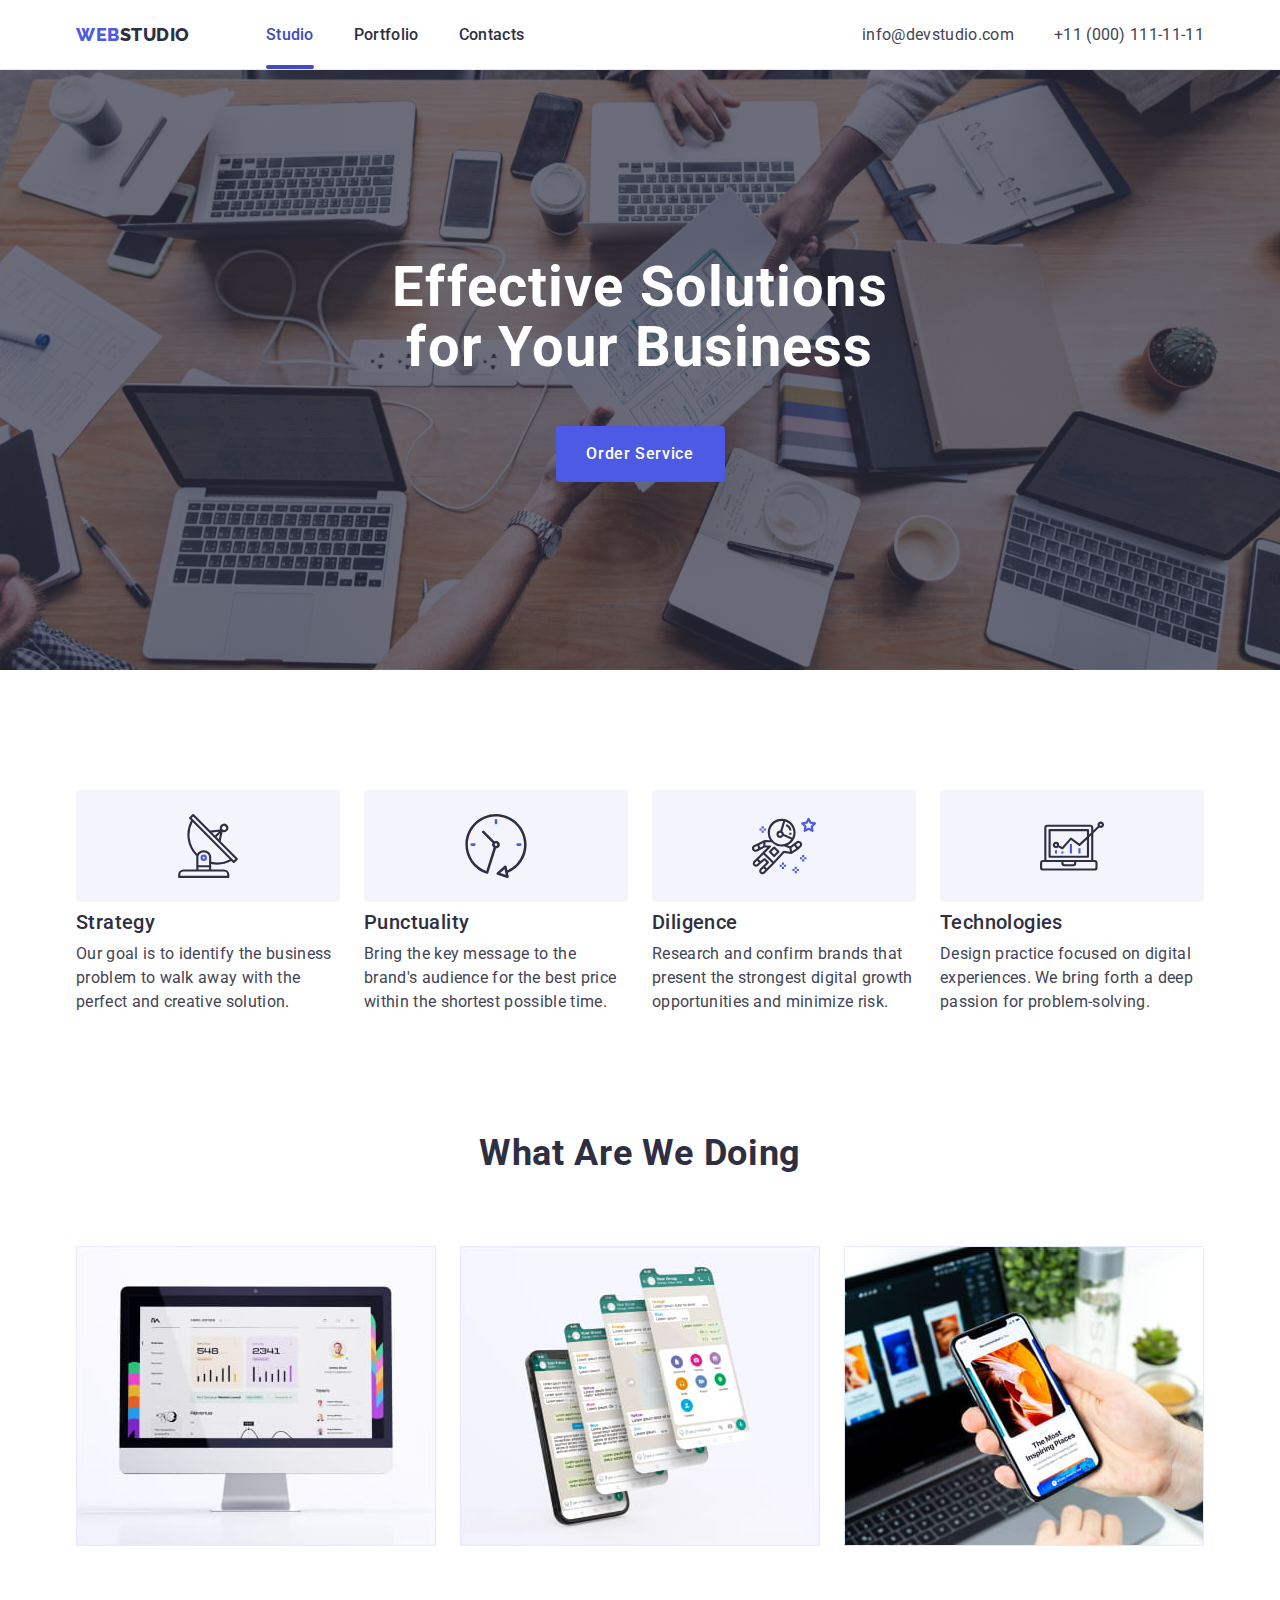
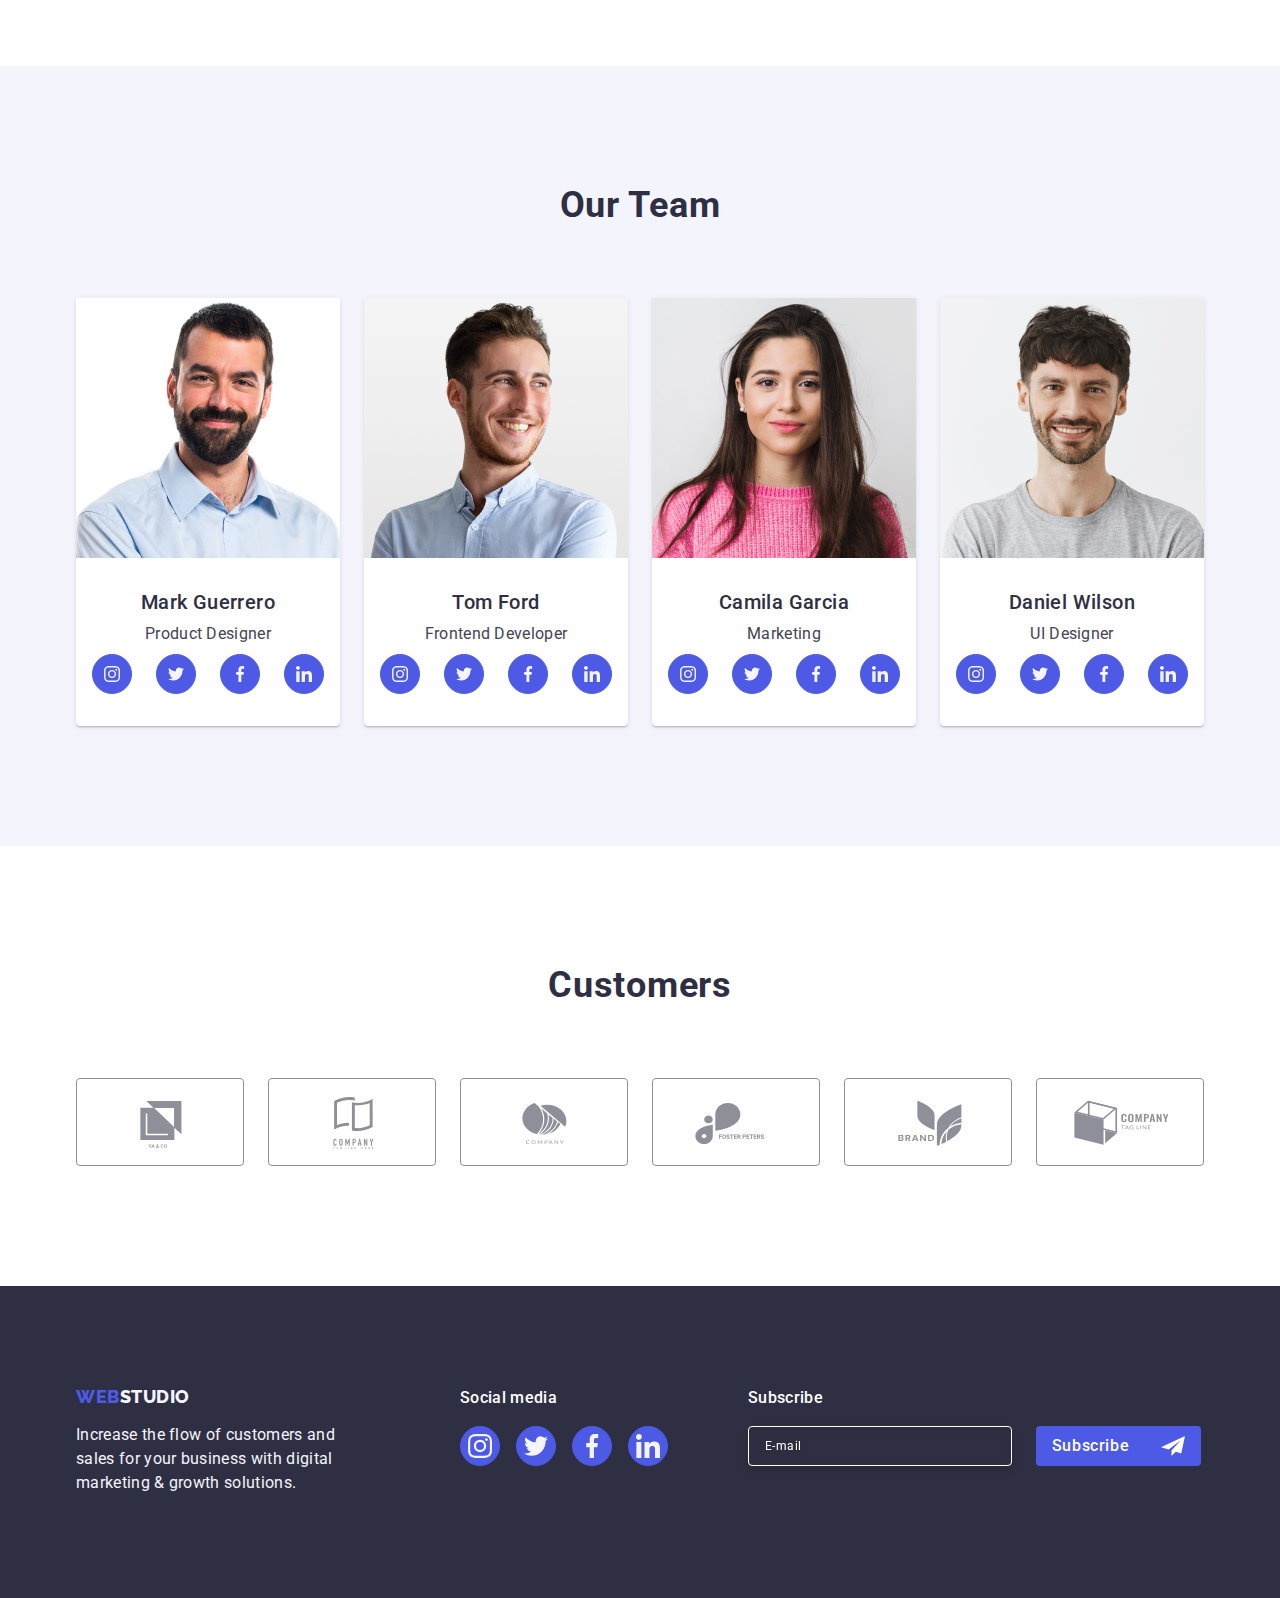
==== index.html @ 448d75af "Finish" ====
<!DOCTYPE html>
<html lang="en">
  <head>
    <meta charset="UTF-8" />
    <meta http-equiv="X-UA-Compatible" content="IE=edge" />
    <meta name="viewport" content="width=device-width, initial-scale=1.0" />
    <title>Document</title>
    <!-- Fonts -->
    <link rel="preconnect" href="https://fonts.googleapis.com" />
    <link rel="preconnect" href="https://fonts.gstatic.com" crossorigin />
    <link
      href="https://fonts.googleapis.com/css2?family=Raleway:ital,wght@0,800;1,800&family=Roboto:ital,wght@0,400;0,500;0,700;1,400;1,500;1,700&display=swap"
      rel="stylesheet"
    />
    <!-- Normalize -->
    <link
      rel="stylesheet"
      href="https://cdn.jsdelivr.net/npm/modern-normalize@2.0.0/modern-normalize.min.css"
    />
    <!-- Custom styles -->
    <link rel="stylesheet" href="./css/styles.css" />
  </head>
  <body>
    <!--Heder section-->
    <header class="header">
      <div class="header-container container">
        <nav class="header-nav">
          <a class="header-logo link" href="./index.html"
            >Web<span class="header-logo-studio">Studio</span></a
          >
          <ul class="header-list list">
            <li class="header-item">
              <a class="header-link link active studio" href="./index.html"
                >Studio</a
              >
            </li>
            <li class="header-item">
              <a class="header-link link" href="./portfolio.html">Portfolio</a>
            </li>
            <li class="header-item">
              <a class="header-link link" href="">Contacts</a>
            </li>
          </ul>
        </nav>
        <address class="address">
          <ul class="heder-address-list list">
            <li>
              <a
                class="header-address-link link"
                href="mailto:info@devstudio.com"
                >info@devstudio.com</a
              >
            </li>
            <li>
              <a class="header-address-link link" href="tel:+110001111111"
                >+11 (000) 111-11-11</a
              >
            </li>
          </ul>
        </address>
      </div>
    </header>
    <!--Main block-->
    <main class="main">
      <!--Hero section-->
      <section class="section hero">
        <div class="container-hero container">
          <h1 class="hero-title">Effective Solutions for Your Business</h1>
          <button class="hero-btn" type="button" data-modal-open>
            Order Service
          </button>
        </div>
      </section>
      <!--Section1-->
      <section class="section description">
        <div class="container">
          <h2 class="visually-hidden">features</h2>
          <ul class="description-list list">
            <li class="description-list-item">
              <div class="svg-icon">
                <svg class="features-icon" width="64" height="64">
                  <use href="./images/icons.svg#icon-antenna"></use>
                </svg>
              </div>
              <h3 class="description-title">Strategy</h3>
              <p class="description-item">
                Our goal is to identify the business problem to walk away with
                the perfect and creative solution.
              </p>
            </li>
            <li class="description-list-item">
              <div class="svg-icon">
                <svg class="features-icon" width="64" height="64">
                  <use href="./images/icons.svg#icon-clock"></use>
                </svg>
              </div>
              <h3 class="description-title">Punctuality</h3>
              <p class="description-item">
                Bring the key message to the brand's audience for the best price
                within the shortest possible time.
              </p>
            </li>
            <li class="description-list-item">
              <div class="svg-icon">
                <svg class="features-icon" width="64" height="64">
                  <use href="./images/icons.svg#icon-astronaut"></use>
                </svg>
              </div>
              <h3 class="description-title">Diligence</h3>
              <p class="description-item">
                Research and confirm brands that present the strongest digital
                growth opportunities and minimize risk.
              </p>
            </li>
            <li class="description-list-item">
              <div class="svg-icon">
                <svg class="features-icon" width="64" height="64">
                  <use href="./images/icons.svg#icon-diagram"></use>
                </svg>
              </div>
              <h3 class="description-title">Technologies</h3>
              <p class="description-item">
                Design practice focused on digital experiences. We bring forth a
                deep passion for problem-solving.
              </p>
            </li>
          </ul>
        </div>
      </section>
      <!--Section2-->
      <section class="whatdoing">
        <div class="container">
          <h2 class="what-title-item">What are we doing</h2>
          <ul class="whatdoing-list list">
            <li class="whatdoing-list-item">
              <img src="./images/section2/im1.jpg" alt="Computer" width="360" />
            </li>
            <li class="whatdoing-list-item">
              <img src="./images/section2/im2.jpg" alt="Phone" width="360" />
            </li>
            <li class="whatdoing-list-item">
              <img
                src="./images/section2/im3.jpg"
                alt="Computer and phone"
                width="360"
              />
            </li>
          </ul>
        </div>
      </section>
      <!--Section3-->
      <section class="section team">
        <div class="container-team container">
          <h2 class="team-title-item">Our Team</h2>
          <ul class="list people">
            <li class="team-item">
              <img
                src="./images/section3/im4.jpg"
                alt="Product Designer"
                width="264"
              />
              <div class="ourteam-container">
                <h3 class="team-title">Mark Guerrero</h3>
                <p class="team-list">Product Designer</p>
                <ul class="ourteam-list">
                  <li class="ourteam-item">
                    <a
                      class="ourteam-link"
                      href="https://www.instagram.com"
                      aria-label="instagram"
                    >
                      <svg class="ourteam-icon" width="16" height="16">
                        <use href="./images/icons.svg#icon-instagram"></use>
                      </svg>
                    </a>
                  </li>
                  <li class="ourteam-item">
                    <a
                      class="ourteam-link"
                      href="https://www.twitter.com"
                      aria-label="twitter"
                    >
                      <svg class="ourteam-icon" width="16" height="16">
                        <use href="./images/icons.svg#icon-twitter"></use>
                      </svg>
                    </a>
                  </li>
                  <li class="ourteam-item">
                    <a
                      class="ourteam-link"
                      href="https://www.facebook.com"
                      aria-label="facebook"
                    >
                      <svg class="ourteam-icon" width="16" height="16">
                        <use href="./images/icons.svg#icon-facebook"></use>
                      </svg>
                    </a>
                  </li>
                  <li class="ourteam-item">
                    <a
                      class="ourteam-link"
                      href="https://www.linkedin.com"
                      aria-label="linkedin"
                    >
                      <svg class="ourteam-icon" width="16" height="16">
                        <use href="./images/icons.svg#icon-linkedin"></use>
                      </svg>
                    </a>
                  </li>
                </ul>
              </div>
            </li>
            <li class="team-item">
              <img
                src="./images/section3/im5.jpg"
                alt="Frontend Developer"
                width="264"
              />
              <div class="ourteam-container">
                <h3 class="team-title">Tom Ford</h3>
                <p class="team-list">Frontend Developer</p>
                <ul class="ourteam-list">
                  <li class="ourteam-item">
                    <a
                      class="ourteam-link"
                      href="https://www.instagram.com"
                      aria-label="instagram"
                    >
                      <svg class="ourteam-icon" width="16" height="16">
                        <use href="./images/icons.svg#icon-instagram"></use>
                      </svg>
                    </a>
                  </li>
                  <li class="ourteam-item">
                    <a
                      class="ourteam-link"
                      href="https://www.twitter.com"
                      aria-label="twitter"
                    >
                      <svg class="ourteam-icon" width="16" height="16">
                        <use href="./images/icons.svg#icon-twitter"></use>
                      </svg>
                    </a>
                  </li>
                  <li class="ourteam-item">
                    <a
                      class="ourteam-link"
                      href="https://www.facebook.com"
                      aria-label="facebook"
                    >
                      <svg class="ourteam-icon" width="16" height="16">
                        <use href="./images/icons.svg#icon-facebook"></use>
                      </svg>
                    </a>
                  </li>
                  <li class="ourteam-item">
                    <a
                      class="ourteam-link"
                      href="https://www.linkedin.com"
                      aria-label="linkedin"
                    >
                      <svg class="ourteam-icon" width="16" height="16">
                        <use href="./images/icons.svg#icon-linkedin"></use>
                      </svg>
                    </a>
                  </li>
                </ul>
              </div>
            </li>
            <li class="team-item">
              <img
                src="./images/section3/im6.jpg"
                alt="Marketing"
                width="264"
              />
              <div class="ourteam-container">
                <h3 class="team-title">Camila Garcia</h3>
                <p class="team-list">Marketing</p>
                <ul class="ourteam-list">
                  <li class="ourteam-item">
                    <a
                      class="ourteam-link"
                      href="https://www.instagram.com"
                      aria-label="instagram"
                    >
                      <svg class="ourteam-icon" width="16" height="16">
                        <use href="./images/icons.svg#icon-instagram"></use>
                      </svg>
                    </a>
                  </li>
                  <li class="ourteam-item">
                    <a
                      class="ourteam-link"
                      href="https://www.twitter.com"
                      aria-label="twitter"
                    >
                      <svg class="ourteam-icon" width="16" height="16">
                        <use href="./images/icons.svg#icon-twitter"></use>
                      </svg>
                    </a>
                  </li>
                  <li class="ourteam-item">
                    <a
                      class="ourteam-link"
                      href="https://www.facebook.com"
                      aria-label="facebook"
                    >
                      <svg class="ourteam-icon" width="16" height="16">
                        <use href="./images/icons.svg#icon-facebook"></use>
                      </svg>
                    </a>
                  </li>
                  <li class="ourteam-item">
                    <a
                      class="ourteam-link"
                      href="https://www.linkedin.com"
                      aria-label="linkedin"
                    >
                      <svg class="ourteam-icon" width="16" height="16">
                        <use href="./images/icons.svg#icon-linkedin"></use>
                      </svg>
                    </a>
                  </li>
                </ul>
              </div>
            </li>
            <li class="team-item">
              <img
                src="./images/section3/im7.jpg"
                alt="Marketing"
                width="264"
              />
              <div class="ourteam-container">
                <h3 class="team-title">Daniel Wilson</h3>
                <p class="team-list">UI Designer</p>
                <ul class="ourteam-list">
                  <li class="ourteam-item">
                    <a
                      class="ourteam-link"
                      href="https://www.instagram.com"
                      aria-label="instagram"
                    >
                      <svg class="ourteam-icon" width="16" height="16">
                        <use href="./images/icons.svg#icon-instagram"></use>
                      </svg>
                    </a>
                  </li>
                  <li class="ourteam-item">
                    <a
                      class="ourteam-link"
                      href="https://www.twitter.com"
                      aria-label="twitter"
                    >
                      <svg class="ourteam-icon" width="16" height="16">
                        <use href="./images/icons.svg#icon-twitter"></use>
                      </svg>
                    </a>
                  </li>
                  <li class="ourteam-item">
                    <a
                      class="ourteam-link"
                      href="https://www.facebook.com"
                      aria-label="facebook"
                    >
                      <svg class="ourteam-icon" width="16" height="16">
                        <use href="./images/icons.svg#icon-facebook"></use>
                      </svg>
                    </a>
                  </li>
                  <li class="ourteam-item">
                    <a
                      class="ourteam-link"
                      href="https://www.linkedin.com"
                      aria-label="linkedin"
                    >
                      <svg class="ourteam-icon" width="16" height="16">
                        <use href="./images/icons.svg#icon-linkedin"></use>
                      </svg>
                    </a>
                  </li>
                </ul>
              </div>
            </li>
          </ul>
        </div>
      </section>
      <!-- Clients -->
      <section class="clients-section section">
        <div class="container">
          <h2 class="clients-title">Customers</h2>
          <ul class="clients-list">
            <li class="clients-item">
              <a class="clients-link" href="" aria-label="Logo 1">
                <svg class="clients-icon" width="104" height="56">
                  <use href="./images/icons.svg#icon-logo-1"></use>
                </svg>
              </a>
            </li>
            <li class="clients-item">
              <a class="clients-link" href="" aria-label="Logo 2">
                <svg class="clients-icon" width="104" height="56">
                  <use href="./images/icons.svg#icon-logo-2"></use>
                </svg>
              </a>
            </li>
            <li class="clients-item">
              <a class="clients-link" href="" aria-label="Logo 3">
                <svg class="clients-icon" width="104" height="56">
                  <use href="./images/icons.svg#icon-logo-3"></use>
                </svg>
              </a>
            </li>
            <li class="clients-item">
              <a class="clients-link" href="" aria-label="Logo 4">
                <svg class="clients-icon" width="104" height="56">
                  <use href="./images/icons.svg#icon-logo-4"></use>
                </svg>
              </a>
            </li>
            <li class="clients-item">
              <a class="clients-link" href="" aria-label="Logo 5">
                <svg class="clients-icon" width="104" height="56">
                  <use href="./images/icons.svg#icon-logo-5"></use>
                </svg>
              </a>
            </li>
            <li class="clients-item">
              <a class="clients-link" href="" aria-label="Logo 6">
                <svg class="clients-icon" width="104" height="56">
                  <use href="./images/icons.svg#icon-logo-6"></use>
                </svg>
              </a>
            </li>
          </ul>
        </div>
      </section>
    </main>
    <!--Footer section-->
    <footer class="section footer">
      <div class="footer-container container">
        <div class="footer-logo-list">
          <a class="footer-logo link" href="./index.html"
            >Web<span class="footer-logo-studio">Studio</span></a
          >
          <p class="footer-list">
            Increase the flow of customers and sales for your business with
            digital marketing & growth solutions.
          </p>
        </div>
        <div class="media-container">
          <p class="media-title">Social media</p>
          <ul class="media-list">
            <li class="media-list-item">
              <a
                class="media-link"
                href="https://www.instagram.com"
                aria-label="instagram"
              >
                <svg class="media-icon" width="24" height="24">
                  <use href="./images/icons.svg#icon-instagram"></use>
                </svg>
              </a>
            </li>
            <li class="media-list-item">
              <a
                class="media-link"
                href="https://www.twitter.com"
                aria-label="twitter"
              >
                <svg class="media-icon" width="24" height="24">
                  <use href="./images/icons.svg#icon-twitter"></use>
                </svg>
              </a>
            </li>
            <li class="media-list-item">
              <a
                class="media-link"
                href="https://www.facebook.com"
                aria-label="facebook"
              >
                <svg class="media-icon" width="24" height="24">
                  <use href="./images/icons.svg#icon-facebook"></use>
                </svg>
              </a>
            </li>
            <li class="media-list-item">
              <a
                class="media-link"
                href="https://www.linkedin.com"
                aria-label="linkedin"
              >
                <svg class="media-icon" width="24" height="24">
                  <use href="./images/icons.svg#icon-linkedin"></use>
                </svg>
              </a>
            </li>
          </ul>
        </div>
        <div class="footer-subscribe">
          <p class="footer-subscribe-list">Subscribe</p>
          <form class="subscribe-form" name="subscribe_form">
            <label class="subscribe-form-label">
              <input
                class="subscribe-form-input"
                type="email"
                name="email"
                placeholder="E-mail"
              />
            </label>
            <button class="subscribe-btn" type="submit">
              Subscribe
              <svg class="footer-btn-icon" width="24" height="24">
                <use href="./images/icons.svg#icon-send"></use>
              </svg>
            </button>
          </form>
        </div>
      </div>
    </footer>
    <!-- Modal window -->
    <div class="backdrop is-hidden" data-modal>
      <div class="modal">
        <button class="modal-btn" type="button" data-modal-close>
          <svg class="modal-icon" width="8" height="8">
            <use href="./images/icons.svg#icon-close-black"></use>
          </svg>
        </button>
        <p class="modal-caption">
          Leave your contacts and we will call you back
        </p>
        <form class="modal-form" name="reviev_form">
          <div class="modal-form-one">
            <label class="modal-form-field" for="user-name">
              <span class="modal-form-label">Name</span>
            </label>
            <div class="modal-form-tu">
              <input
                class="modal-form-input"
                type="text"
                name="user-name"
                id="user-name"
              />
              <svg class="modal-form-icon" width="18" height="24">
                <use href="./images/icons.svg#icon-person-black-18dp-1"></use>
              </svg>
            </div>
          </div>
          <div class="modal-form-one">
            <label class="modal-form-field" for="user-phone">
              <span class="modal-form-label">Phone</span>
            </label>
            <div class="modal-form-tu">
              <input
                class="modal-form-input"
                type="tel"
                name="user-phone"
                id="user-phone"
              />
              <svg class="modal-form-icon" width="18" height="24">
                <use href="./images/icons.svg#icon-phone-black-18dp-1"></use>
              </svg>
            </div>
          </div>
          <div class="modal-form-one">
            <label class="modal-form-field" for="user-email">
              <span class="modal-form-label">Email</span>
            </label>
            <div class="modal-form-tu">
              <input
                class="modal-form-input"
                type="email"
                name="user-email"
                id="user-email"
              />
              <svg class="modal-form-icon" width="18" height="24">
                <use href="./images/icons.svg#icon-email-black-18dp-1"></use>
              </svg>
            </div>
          </div>
          <div class="modal-form-one">
            <label class="modal-form-field" for="user-comment">
              <span class="modal-form-label">Comment</span>
            </label>
            <textarea
              class="modal-form-comment"
              name="user-comment"
              rows="4"
              placeholder="Text input"
              id="user-comment"
            ></textarea>
            <div>
              <label class="modal-form-agreement">
                <input
                  class="modal-form-checkbox visually-hidden"
                  type="checkbox"
                />
                <span class="modal-form-custom-checkbox">
                  <svg class="modal-form-checkbox-icon" width="10" height="8">
                    <use href="./images/icons.svg#icon-vector"></use>
                  </svg>
                </span>
                <span class="modal-form-agreement-desc"
                  >I accept the terms and conditions of the
                  <a class="modal-form-link" href="#">Privacy Policy</a></span
                >
              </label>
            </div>
          </div>

          <button class="hero-btn hero-btn-modal" type="submit">Send</button>
        </form>
      </div>
    </div>
    <script src="./js/modal.js"></script>
  </body>
</html>
---- css/styles.css ----
/* Common styles */
body {
  font-family: Roboto, sans-serif;
  color: #434455;
  background-color: #ffffff;
}
:root {
  --page-color: #ffffff;
  --logo-color: #4d5ae5;
  --hero-background: #2e2f42;
  --logo-background-light: #f4f4fd;
  --border-light-color: #e7e9fc;
}
/* Reset */
h1,
h2,
h3,
h4,
h5,
h6,
p {
  margin: 0;
}
img {
  display: block;
  max-width: 100%;
  height: auto;
}
.list,
ul,
ol {
  list-style: none;
  text-decoration: none;
  margin: 0;
  padding: 0;
}
.link,
a {
  text-decoration: none;
  color: currentColor;
}
.btn,
button {
  font-family: inherit;
  cursor: pointer;
}
.heder-address-list {
  font-style: normal;
}
/* Base styles */
.container {
  width: 1158px;
  height: 100%;
  margin-left: auto;
  margin-right: auto;
  padding-left: 15px;
  padding-right: 15px;
}
/* Section styles */
/* Header styles */
.header-container {
  display: flex;
  align-items: center;
  justify-content: space-between;
}
.header {
  border-bottom: 1px solid #e7e9fc;
  box-shadow: 0px 1px 6px 0px rgba(46, 47, 66, 0.08),
    0px 1px 1px 0px rgba(46, 47, 66, 0.16),
    0px 2px 1px 0px rgba(46, 47, 66, 0.08);
}
.header-nav {
  display: flex;
  align-items: center;
}
.header-logo {
  padding: 24px 0;
  display: flex;
  align-items: center;
  margin-right: 76px;
  font-family: Raleway, sans-serif;
  font-weight: 800;
  font-size: 18px;
  line-height: 1.17;
  letter-spacing: 0.03em;
  text-transform: uppercase;
  text-decoration: none;
  color: #4d5ae5;
}
.header-logo-studio {
  color: #2e2f42;
}

.header-list {
  display: flex;
  align-items: center;
  gap: 40px;
}
.header-link {
  position: relative;
  padding: 24px 0;
  font-weight: 500;
  font-size: 16px;
  line-height: 1.5;
  letter-spacing: 0.02em;
  text-decoration: none;
  color: #2e2f42;
  transition: background-color 250ms cubic-bezier(0.4, 0, 0.2, 1);
}
.header-link.active::after {
  content: "";
  position: absolute;
  left: 0;
  display: block;
  width: 100%;
  height: 4px;
  background-color: #404bbf;
  border-radius: 2px;
  bottom: -1px;
}
.header-link:hover,
.header-link:focus {
  color: #404bbf;
}
.address {
  font-style: normal;
}
.heder-address-list {
  display: flex;
  align-items: center;
  gap: 40px;
}
.header-address-link {
  padding: 24px 0;
  font-weight: 400;
  font-size: 16px;
  line-height: 1.5;
  letter-spacing: 0.02em;
  font-style: normal;
  color: #434455;
  transition: color 250ms cubic-bezier(0.4, 0, 0.2, 1);
}
.header-address-link:hover,
.header-address-link:focus {
  color: #404bbf;
}
.studio {
  color: #404bbf;
  transition: color 250ms cubic-bezier(0.4, 0, 0.2, 1);
}
.folio {
  color: #404bbf;
  transition: color 250ms cubic-bezier(0.4, 0, 0.2, 1);
}
/* Hero styles */
.container-hero {
  display: flex;
  justify-content: center;
  flex-direction: column;
  align-items: center;
}
.hero {
  background: #2e2f42;
  max-width: 1440px;
  margin: 0 auto;
  background-image: linear-gradient(
      rgba(46, 47, 66, 0.7),
      rgba(46, 47, 66, 0.7)
    ),
    url(../images/section2/people-office.jpg);
  background-repeat: no-repeat;
  background-position: center;
  background-size: cover;
  padding: 188px 0;
}
.hero-title {
  max-width: 496px;
  font-weight: 700;
  font-size: 56px;
  line-height: 1.07;
  letter-spacing: 0.02em;
  text-align: center;
  color: #ffffff;
}
.hero-btn {
  padding: 0;
  border: none;
  border-radius: 4px;
  min-width: 169px;
  height: 56px;
  margin-top: 48px;
  font-weight: 500;
  font-size: 16px;
  line-height: 1.5;
  letter-spacing: 0.04em;
  color: #ffffff;
  background-color: #4d5ae5;
  transition: background-color 250ms cubic-bezier(0.4, 0, 0.2, 1);
}
.hero-btn:hover,
.hero-btn:focus {
  background-color: #404bbf;
  border: none;
}
/* Description styles  */
.visually-hidden {
}
.description {
  padding: 120px 0;
}
.description-list {
  display: flex;
  gap: 24px;
}
.description-list-item {
  width: calc((100%-3 * 24px) / 4);
  justify-content: space-between;
}
.description-item {
  font-weight: 400;
  font-size: 16px;
  line-height: 1.5;
  letter-spacing: 0.02em;
  color: #434455;
}
.description-title {
  margin-bottom: 8px;
  font-weight: 500;
  font-size: 20px;
  line-height: 1.2;
  letter-spacing: 0.02em;
  color: #2e2f42;
}
.svg-icon {
  display: flex;
  justify-content: center;
  align-items: center;
  width: 264px;
  height: 112px;
  background-color: #f4f4fd;
  margin-bottom: 8px;
  border-radius: 4px;
}

.features-item {
  display: flex;
  justify-content: center;
  align-items: center;
  width: 264px;
  height: 112px;
  background-color: #f4f4fd;
  margin-bottom: 8px;
}
/* What Are We Doing */
.whatdoing {
  padding-bottom: 120px;
}
.whatdoing-list {
  display: flex;
  gap: 24px;
}
.what-title-item {
  margin-bottom: 72px;
  font-weight: 700;
  font-size: 36px;
  line-height: 1.11;
  letter-spacing: 0.02em;
  text-align: center;
  text-transform: capitalize;
  color: #2e2f42;
}
.whatdoing-list-item {
  width: calc((100% - 48px) / 3);
}
/* Team styles  */
.people {
  display: flex;
  gap: 24px;
}
.container-team {
}
.team {
  padding: 120px 0;
  background: #f4f4fd;
}
.team-title {
  margin-bottom: 8px;
  text-align: center;
  font-weight: 500;
  font-size: 20px;
  line-height: 1.2;
  letter-spacing: 0.02em;
  color: #2e2f42;
  background: #ffffff;
}
.team-title-item {
  margin-bottom: 72px;
  font-weight: 700;
  font-size: 36px;
  line-height: 1.11;
  letter-spacing: 0.02em;
  text-align: center;
  text-transform: capitalize;
  color: #2e2f42;
}
.team-list {
  margin-bottom: 8px;
  text-align: center;
  font-weight: 400;
  font-size: 16px;
  line-height: 1.5;
  letter-spacing: 0.02em;
  color: #434455;
  background-color: #ffffff;
}
.team-item {
  border-radius: 0px 0px 4px 4px;
  width: calc((100% - 72px) / 4);
  background-color: #ffffff;
  box-shadow: 0px 1px 6px rgba(46, 47, 66, 0.08),
    0px 1px 1px rgba(46, 47, 66, 0.16), 0px 2px 1px rgba(46, 47, 66, 0.08);
}
.team-content {
  padding: 32px 16px 0 16px;
}
.ourteam-container {
  padding: 32px 0;
}
.ourteam-link {
  display: flex;
  justify-content: center;
  align-items: center;
  width: 100%;
  height: 100%;
  border: 1px solid var(--logo-color);
  border-radius: 50%;
  background-color: #4d5ae5;
  transition: background-color 250ms cubic-bezier(0.4, 0, 0.2, 1);
}
.ourteam-link:hover,
.ourteam-link:focus {
  background-color: #404bbf;
}

.ourteam-list {
  display: flex;
  justify-content: center;
  gap: 24px;
}
.ourteam-item {
  width: 40px;
  height: 40px;
}
.ourteam-icon {
  fill: #f4f4fd;
}
/* Footer styles */
.footer-container {
  display: flex;
  align-items: baseline;
}
.container-footer {
  display: flex;
  flex-direction: column;
}
.footer {
  height: 312px;
  padding-top: 100px;
  padding-bottom: 100px;
  background-color: #2e2f42;
}
.footer-logo {
  display: inline-block;
  margin-bottom: 16px;
  font-family: Raleway, sans-serif;
  font-weight: 800;
  font-size: 18px;
  line-height: 1.17;
  letter-spacing: 0.03em;
  text-transform: uppercase;
  color: #4d5ae5;
}
.footer-logo-list {
  margin-right: 120px;
}
.footer-logo-studio {
  color: #f4f4fd;
}
.footer-list {
  width: 264px;
  height: 72px;
  font-weight: 400;
  font-size: 16px;
  line-height: 1.5;
  letter-spacing: 0.02em;
  color: #f4f4fd;
}
.media-link {
  display: flex;
  justify-content: center;
  align-items: center;
  width: 40px;
  height: 40px;
  border: 1px solid var(--logo-color);
  border-radius: 50%;
  background-color: #4d5ae5;
  transition: background-color 250ms cubic-bezier(0.4, 0, 0.2, 1);
}
.media-link:hover,
.media-link:focus {
  background-color: #31d0aa;
}
.media-title {
  margin-bottom: 16px;
  font-weight: 500;
  font-size: 16px;
  line-height: 1.5;
  letter-spacing: 0.02em;
  color: var(--page-color);
}
.media-list {
  display: flex;
  gap: 16px;
}
.media-icon {
  fill: var(--logo-background-light);
}
.media-list-item {
}
/* Portfolio style */
.portfolio {
  padding: 96px 0 120px 0;
}
.portfolio-btn {
  border: 1px solid var(--border-light-color);
  border-radius: 4px;
  padding: 12px 24px;
  height: 48px;
  font-weight: 500;
  font-size: 16px;
  line-height: 1.5;
  letter-spacing: 0.04em;
  color: #4d5ae5;
  background-color: #f4f4fd;
  transition: background-color 250ms cubic-bezier(0.4, 0, 0.2, 1);
  transition: color 250ms cubic-bezier(0.4, 0, 0.2, 1);
  transition: border 250ms cubic-bezier(0.4, 0, 0.2, 1);
  transition: color 250ms cubic-bezier(0.4, 0, 0.2, 1),
    background-color 250ms cubic-bezier(0.4, 0, 0.2, 1),
    border-color 250ms cubic-bezier(0.4, 0, 0.2, 1),
    box-shadow 250ms cubic-bezier(0.4, 0, 0.2, 1);
}
.portfolio-btn:hover,
.portfolio-btn:focus {
  border: 1px solid transparent;
  color: #ffffff;
  background-color: #404bbf;
  box-shadow: 0px 3px 1px rgba(0, 0, 0, 0.1), 0px 2px 1px rgba(0, 0, 0, 0.08),
    0px 2px 2px rgba(0, 0, 0, 0.12);
}
.portfolio-btn-item {
  transition: color 250ms cubic-bezier(0.4, 0, 0.2, 1),
    background-color 250ms cubic-bezier(0.4, 0, 0.2, 1),
    border-color 250ms cubic-bezier(0.4, 0, 0.2, 1),
    box-shadow 250ms cubic-bezier(0.4, 0, 0.2, 1);
}
.portfolio-title {
  margin-bottom: 8px;
  font-weight: 500;
  font-size: 20px;
  line-height: 1.2;
  letter-spacing: 0.02em;
  color: #2e2f42;
}
.portfolio-item {
  font-weight: 400;
  font-size: 16px;
  line-height: 1.5;
  letter-spacing: 0.02em;
  color: #434455;
}
.portfolio-list-btn {
  margin-bottom: 72px;
  display: flex;
  gap: 24px;
  justify-content: center;
}
.portfolio-list {
  display: flex;
  flex-wrap: wrap;
  column-gap: 24px;
  row-gap: 48px;
}
.portfolio-list-item {
  width: calc((100% - 48px) / 3);
  margin: 0;
}
.portfolio-link {
  display: block;
  transition: box-shadow 250ms cubic-bezier(0.4, 0, 0.2, 1);
}
.portfolio-link:hover {
  box-shadow: 0px 1px 6px rgba(46, 47, 66, 0.08),
    0px 1px 1px rgba(46, 47, 66, 0.16), 0px 2px 1px rgba(46, 47, 66, 0.08);
}
.portfolio-content {
  padding: 32px 16px;
  border: 1px solid #e7e9fc;
  border-top: none;
}
.visually-hidden {
  position: absolute;
  width: 1px;
  height: 1px;
  margin: -1px;
  border: 0;
  padding: 0;
  white-space: nowrap;
  clip-path: inset(100%);
  clip: rect(0 0 0 0);
  overflow: hidden;
}
/* Overlay text */
.portfolio-overlay {
  position: relative;
  overflow: hidden;
}

.portfolio-content {
}
.portfolio-title {
}
.portfolio-item {
}
.overlay-label {
  position: absolute;
  transform: translateY(100%);
  transition: transform 250ms ease-in-out;
  top: 0;
  left: 0;
  width: 100%;
  height: 100%;
  padding: 40px 32px;
  font-size: 16px;
  line-height: 1.5;
  letter-spacing: 0.02em;
  color: var(--cloud, #f4f4fd);
  background-color: #4d5ae5;
  transition: transform 250ms cubic-bezier(0.4, 0, 0.2, 1);
}
.portfolio-link:hover .overlay-label {
  transform: translateY(0);
}
.overlay-label .active {
  background-color: #4d5ae5;
  width: 360px;
  height: 300px;
  flex-shrink: 0;
}
/* Clients */
.clients-section {
  padding-top: 120px;
  padding-bottom: 120px;
}
.clients-list {
  display: flex;
  justify-content: center;
  gap: 24px;
}
.clients-item {
}
.clients-link {
  display: flex;
  justify-content: center;
  align-items: center;
  width: 168px;
  height: 88px;
  border: 1px solid #8e8f99;
  border-radius: 4px;
  color: #8e8f99;
  transition: border-color 250ms cubic-bezier(0.4, 0, 0.2, 1),
    color 250ms cubic-bezier(0.4, 0, 0.2, 1);
}
.clients-title {
  font-weight: 700;
  font-size: 36px;
  line-height: 1.11;
  letter-spacing: 0.02em;
  text-align: center;
  text-transform: capitalize;
  color: #2e2f42;
  margin-bottom: 72px;
}
.clients-section {
  padding-bottom: 120px;
}
.clients-link:hover,
.clients-link:focus {
  border-color: #404bbf;
  color: #404bbf;
}
.clients-icon {
  fill: currentColor;
}
.clients-link:hover .clients-icon {
  fill: #404bbf;
  color: #404bbf;
  border-color: #404bbf;
}
.clients-link:focus .clients-icon {
  fill: #404bbf;
  color: #404bbf;
  border-color: #404bbf;
}
/* Modal window */
.backdrop {
  position: fixed;
  top: 0;
  left: 0;
  width: 100%;
  height: 100%;
  background-color: rgba(46, 47, 66, 0.4);
  transition: opacity 250ms cubic-bezier(0.4, 0, 0.2, 1),
    visibility 250ms cubic-bezier(0.4, 0, 0.2, 1);
}
.backdrop.is-hidden {
  opacity: 0;
  visibility: hidden;
  pointer-events: none;
}
.modal {
  padding: 72px 24px 24px 24px;
  position: absolute;
  top: 50%;
  left: 50%;
  transform: translateX(-50%) translateY(-50%);
  width: 408px;
  min-height: 584px;
  background-color: rgba(252, 252, 252, 1);
  border-radius: 4px;
  background: var(--dairy, #fcfcfc);
  box-shadow: 0px 2px 1px 0px rgba(0, 0, 0, 0.2),
    0px 1px 3px 0px rgba(0, 0, 0, 0.12), 0px 1px 1px 0px rgba(0, 0, 0, 0.14);
  transition: transform 250ms cubic-bezier(0.4, 0, 0.2, 1);
}
.modal-btn {
  width: 24px;
  height: 24px;
  position: absolute;
  top: 24px;
  right: 24px;
  border-radius: 24px;
  border: 1px solid rgba(0, 0, 0, 0.1);
  background: var(--cornflower, #e7e9fc);
  display: flex;
  align-items: center;
  justify-content: center;
  padding: 8px;
  border-radius: 50%;
  transition: background-color 250ms cubic-bezier(0.4, 0, 0.2, 1),
    border 250ms cubic-bezier(0.4, 0, 0.2, 1);
  padding: 0;
}
.modal-btn:hover,
.modal-btn:focus {
  background-color: #404bbf;
  border: none;
  fill: #ffffff;
}
.modal-icon {
  transition: fill 250ms cubic-bezier(0.4, 0, 0.2, 1);
}
.modal-caption {
  display: block;
  margin-bottom: 16px;
  padding-top: 72px;
  width: 360px;
  font-size: 16px;
  font-weight: 500;
  line-height: 1.5;
  letter-spacing: 0.32px;
  color: var(--navyblue, #2e2f42);
  text-align: center;
}
.modal-form {
}
.modal-form-one {
  margin-bottom: 8px;
}
.modal-form-tu {
  position: relative;
}
.modal-form-field {
  display: block;
  margin-bottom: 4px;
  position: relative;
  font-size: 12px;
  line-height: 1.17;
  letter-spacing: 0.04em;
  color: #8e8f99;
}
.modal-form-label {
  display: block;
  margin-bottom: 4px;
  font-size: 12px;
  font-style: normal;
  line-height: 1.17;
  letter-spacing: 0.48px;
  color: var(--lightslate, #8e8f99);
}
.modal-form-input {
  width: 100%;
  height: 40px;
  padding: 8px 38px;
  font-size: 18px;
  outline: transparent;
  border-radius: 4px;
  background-color: transparent;
  transition: border-color 250ms cubic-bezier(0.4, 0, 0.2, 1);
  border: 1px solid var(--navyblue-modal, rgba(46, 47, 66, 0.4));
}
.modal-form-input:focus {
  border-color: #4d5ae5;
}
.modal-form-icon {
  position: absolute;
  bottom: 8px;
  left: 16px;
  fill: #2e2f42;
  top: 50%;
  transform: translateY(-50%);
  transition: fill 250ms cubic-bezier(0.4, 0, 0.2, 1);
}
.modal-form-input:focus + .modal-form-icon {
  fill: #4d5ae5;
}
.modal-form-comment {
  font-size: 12px;
  line-height: 1.17;
  letter-spacing: 0.04em;
  color: rgba(46, 47, 66, 0.4);
  background-color: transparent;
  transition: border-color 250ms cubic-bezier(0.4, 0, 0.2, 1);
  width: 100%;
  height: 120px;
  padding: 8px 16px;
  resize: none;
  outline: transparent;
  border-radius: 4px;
  border: 1px solid var(--navyblue-modal, rgba(46, 47, 66, 0.4));
}
.modal-form-comment::placeholder {
  color: var(--navyblue-modal, rgba(46, 47, 66, 0.4));
  font-size: 12px;
  font-style: normal;
  font-weight: 400;
  line-height: 1.17;
  letter-spacing: 0.48px;
}
.modal-form-comment:focus {
  border-color: #4d5ae5;
}
.modal-form-agreement {
  display: flex;
  align-items: center;
  margin-bottom: 24px;
  gap: 8px;
}
.modal-form-checkbox {
}
.modal-form-custom-checkbox {
  display: flex;
  align-items: center;
  justify-content: center;
  width: 16px;
  height: 16px;
  border-radius: 2px;
  border: 1px solid var(--navyblue-modal, rgba(46, 47, 66, 0.4));
}
.modal-form-checkbox:checked + .modal-form-custom-checkbox {
  border-color: #4d5ae5;
  background-color: #4d5ae5;
}
.modal-form-checkbox:checked
  + .modal-form-custom-checkbox
  > .modal-form-checkbox-icon {
  opacity: 1;
  transform: scale(1);
}
.modal-form-checkbox-icon {
  opacity: 0;
  transform: scale(0);
}
.modal-form-agreement-desc {
  color: #8e8f99;
  font-family: Roboto;
  font-size: 12px;
  font-style: normal;
  font-weight: 400;
  line-height: 14px;
  letter-spacing: 0.48px;
}
.modal-form-link {
  color: #4d5ae5;
  text-decoration: underline;
}
.hero-btn-modal {
  margin-left: 96px;
}
/* Footer-subscribe */
.footer-subscribe {
  padding-left: 80px;
}
.footer-subscribe-list {
  margin-bottom: 16px;
  font-weight: 500;
  font-size: 16px;
  line-height: 1.5;
  letter-spacing: 0.02em;
  color: var(--page-color);
}
.subscribe-form {
  display: flex;
  gap: 24px;
}
.subscribe-form-label {
}
.subscribe-form-input {
  width: 264px;
  height: 40px;
  border-radius: 4px;
  border: 1px solid var(--white, #fff);
  box-shadow: 0px 4px 4px 0px rgba(0, 0, 0, 0.15);
  background: var(--navyblue, #2e2f42);
  background-color: transparent;
  font-size: 12px;
  line-height: 1.5;
  letter-spacing: 0.04em;
  filter: drop-shadow(0px 4px 4px rgba(0, 0, 0, 0.15));
  padding-left: 16px;
  color: #ffffff;
}
.subscribe-btn {
  min-width: 165px;
  height: 40px;
  border-radius: 4px;
  background: var(--iris, #4d5ae5);
  color: var(--white, #fff);
  text-align: center;
  font-size: 16px;
  font-style: normal;
  font-weight: 500;
  line-height: 1.5;
  letter-spacing: 0.64px;
  border: none;
}
.subscribe-form-input::placeholder {
  color: var(--white, #fff);
  font-family: Roboto;
  font-size: 12px;
  font-style: normal;
  font-weight: 400;
  line-height: 24px; /* 200% */
  letter-spacing: 0.48px;
}
.subscribe-btn {
  display: inline-flex;
  align-items: center;
  justify-content: center;
  gap: 16px;
}
.footer-btn-icon {
  margin-left: 16px;
}
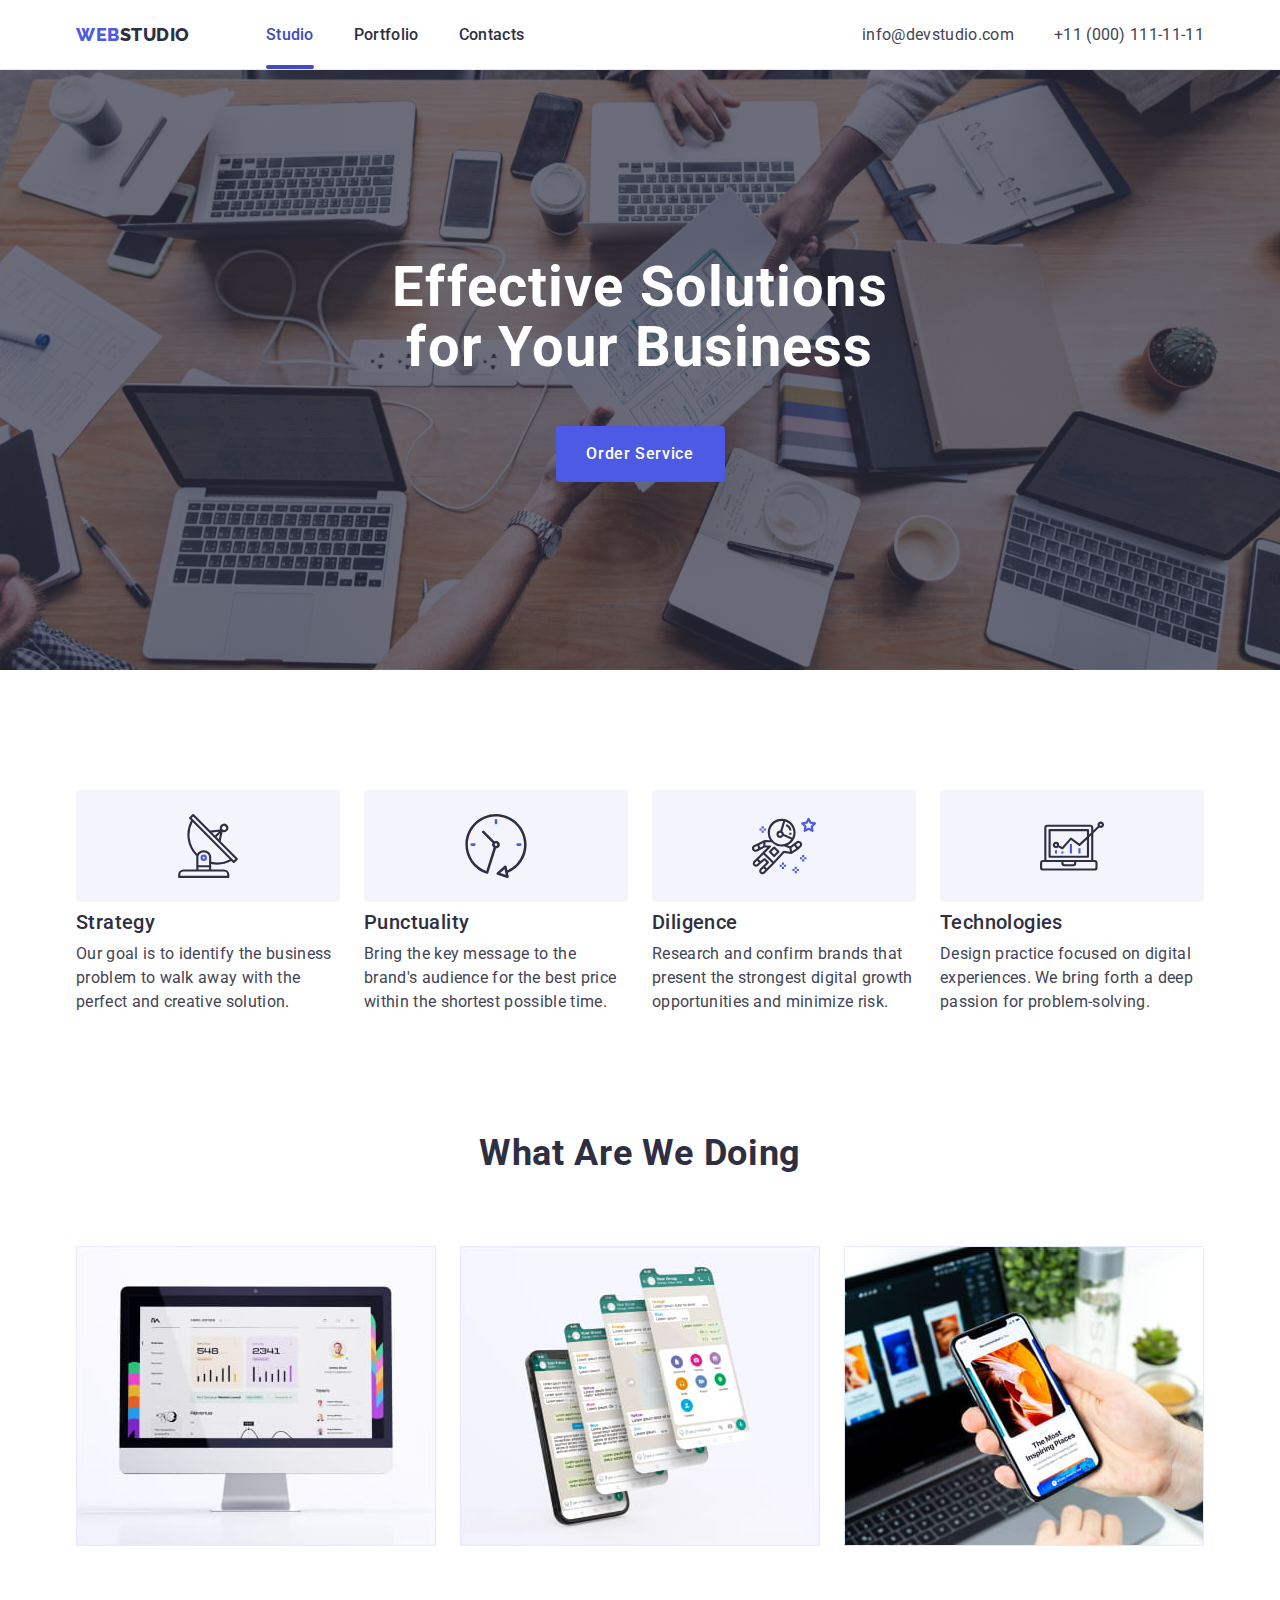
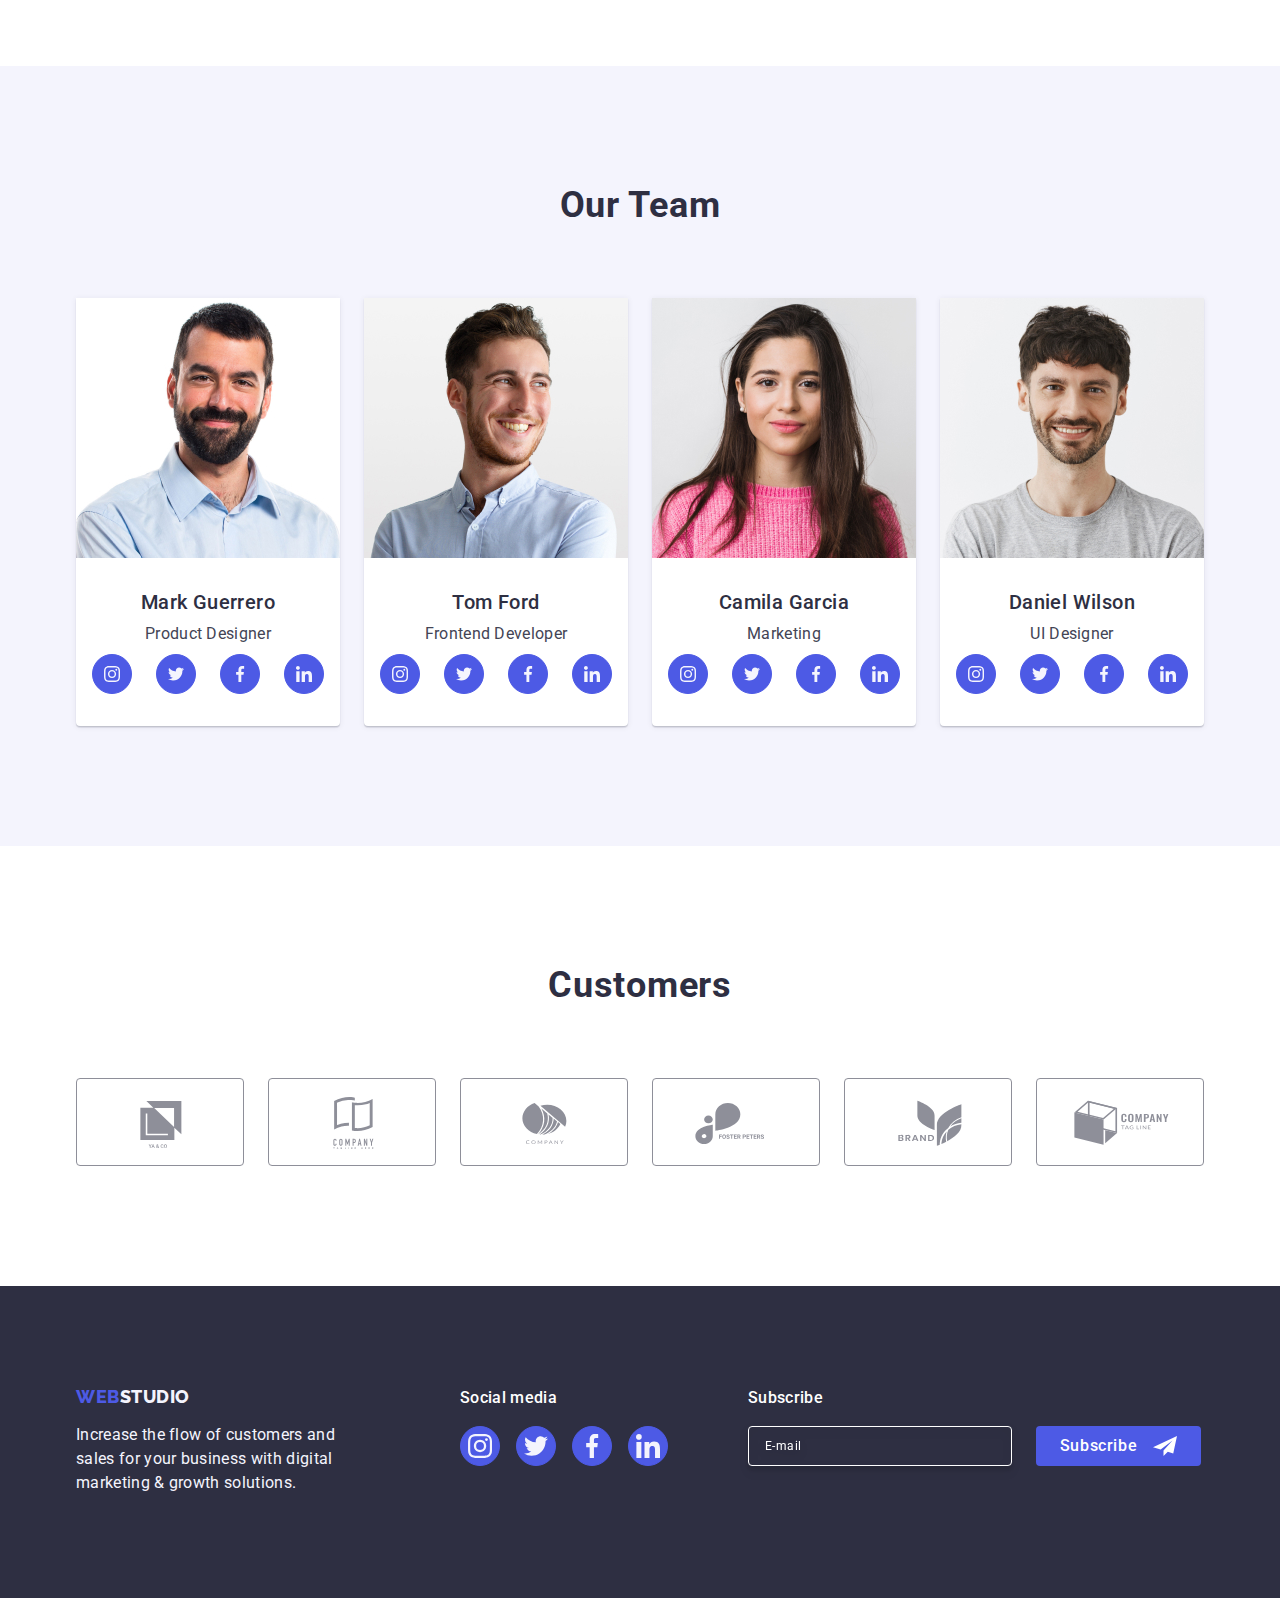
==== commit a5498b93: "Finish" ====
--- a/index.html
+++ b/index.html
@@ -577,7 +577,7 @@
               </svg>
             </div>
           </div>
-          <div class="modal-form-one">
+          <div class="modal-form-free">
             <label class="modal-form-field" for="user-comment">
               <span class="modal-form-label">Comment</span>
             </label>
@@ -588,26 +588,26 @@
               placeholder="Text input"
               id="user-comment"
             ></textarea>
-            <div>
-              <label class="modal-form-agreement">
-                <input
-                  class="modal-form-checkbox visually-hidden"
-                  type="checkbox"
-                />
-                <span class="modal-form-custom-checkbox">
-                  <svg class="modal-form-checkbox-icon" width="10" height="8">
-                    <use href="./images/icons.svg#icon-vector"></use>
-                  </svg>
-                </span>
-                <span class="modal-form-agreement-desc"
-                  >I accept the terms and conditions of the
-                  <a class="modal-form-link" href="#">Privacy Policy</a></span
-                >
-              </label>
-            </div>
+          </div>
+          <div class="modal-form-checkbox-container">
+            <input
+              class="modal-form-checkbox visually-hidden"
+              name="user-privacy"
+              type="checkbox"
+              id="user-privacy"
+              value="true"
+            />
+            <label class="modal-form-agreement" for="user-privacy">
+              <span class="modal-form-custom-checkbox">
+                <svg class="modal-form-checkbox-icon" width="10" height="8">
+                  <use href="./images/icons.svg#icon-vector"></use>
+                </svg> </span
+              >I accept the terms and conditions of the
+              <a class="modal-form-link" href="#">Privacy Policy</a>
+            </label>
           </div>
 
-          <button class="hero-btn hero-btn-modal" type="submit">Send</button>
+          <button class="hero-btn-modal" type="submit">Send</button>
         </form>
       </div>
     </div>
--- a/css/styles.css
+++ b/css/styles.css
@@ -499,7 +499,8 @@
   display: block;
   transition: box-shadow 250ms cubic-bezier(0.4, 0, 0.2, 1);
 }
-.portfolio-link:hover {
+.portfolio-link:hover,
+.portfolio-link:focus {
   box-shadow: 0px 1px 6px rgba(46, 47, 66, 0.08),
     0px 1px 1px rgba(46, 47, 66, 0.16), 0px 2px 1px rgba(46, 47, 66, 0.08);
 }
@@ -548,7 +549,8 @@
   background-color: #4d5ae5;
   transition: transform 250ms cubic-bezier(0.4, 0, 0.2, 1);
 }
-.portfolio-link:hover .overlay-label {
+.portfolio-link:hover,
+.portfolio-link:focus .overlay-label {
   transform: translateY(0);
 }
 .overlay-label .active {
@@ -629,7 +631,7 @@
   pointer-events: none;
 }
 .modal {
-  padding: 72px 24px 24px 24px;
+  padding: 0 24px 24px 24px;
   position: absolute;
   top: 50%;
   left: 50%;
@@ -674,7 +676,6 @@
   display: block;
   margin-bottom: 16px;
   padding-top: 72px;
-  width: 360px;
   font-size: 16px;
   font-weight: 500;
   line-height: 1.5;
@@ -690,10 +691,16 @@
 .modal-form-tu {
   position: relative;
 }
+.modal-form-free {
+  margin-bottom: 16px;
+}
+.modal-form-checkbox-container {
+  margin-bottom: 24px;
+}
 .modal-form-field {
   display: block;
   margin-bottom: 4px;
-  position: relative;
+
   font-size: 12px;
   line-height: 1.17;
   letter-spacing: 0.04em;
@@ -713,6 +720,8 @@
   height: 40px;
   padding: 8px 38px;
   font-size: 18px;
+  color: rgba(46, 47, 66, 0.4);
+  color: var(--navyblue, #2e2f42);
   outline: transparent;
   border-radius: 4px;
   background-color: transparent;
@@ -735,10 +744,9 @@
   fill: #4d5ae5;
 }
 .modal-form-comment {
-  font-size: 12px;
+  font-size: 18px;
   line-height: 1.17;
   letter-spacing: 0.04em;
-  color: rgba(46, 47, 66, 0.4);
   background-color: transparent;
   transition: border-color 250ms cubic-bezier(0.4, 0, 0.2, 1);
   width: 100%;
@@ -746,6 +754,7 @@
   padding: 8px 16px;
   resize: none;
   outline: transparent;
+  color: var(--navyblue, #2e2f42);
   border-radius: 4px;
   border: 1px solid var(--navyblue-modal, rgba(46, 47, 66, 0.4));
 }
@@ -761,35 +770,50 @@
   border-color: #4d5ae5;
 }
 .modal-form-agreement {
-  display: flex;
-  align-items: center;
-  margin-bottom: 24px;
-  gap: 8px;
+  font-size: 12px;
+  line-height: 1.17;
+  letter-spacing: 0.04em;
+  color: #8e8f99;
 }
 .modal-form-checkbox {
 }
+.modal-form-checkbox-container {
+  display: flex;
+  align-items: center;
+}
 .modal-form-custom-checkbox {
-  display: flex;
+  display: inline-flex;
   align-items: center;
   justify-content: center;
   width: 16px;
   height: 16px;
+  margin-right: 8px;
   border-radius: 2px;
+  fill: transparent;
+  transition: background-color 250ms cubic-bezier(0.4, 0, 0.2, 1),
+    border 250ms cubic-bezier(0.4, 0, 0.2, 1),
+    fill 250ms cubic-bezier(0.4, 0, 0.2, 1);
   border: 1px solid var(--navyblue-modal, rgba(46, 47, 66, 0.4));
+}
+.modal-form-checkbox:checked
+  + .modal-form-agreement
+  > .modal-form-custom-checkbox {
+  background-color: #404bbf;
+  border: none;
+  fill: #f4f4fd;
+}
+.modal-form-checkbox-icon {
 }
 .modal-form-checkbox:checked + .modal-form-custom-checkbox {
   border-color: #4d5ae5;
   background-color: #4d5ae5;
+  fill: #f4f4fd;
 }
 .modal-form-checkbox:checked
   + .modal-form-custom-checkbox
   > .modal-form-checkbox-icon {
   opacity: 1;
   transform: scale(1);
-}
-.modal-form-checkbox-icon {
-  opacity: 0;
-  transform: scale(0);
 }
 .modal-form-agreement-desc {
   color: #8e8f99;
@@ -805,11 +829,26 @@
   text-decoration: underline;
 }
 .hero-btn-modal {
+  padding: 0;
+  border: none;
+  border-radius: 4px;
+  min-width: 169px;
+  height: 56px;
+  font-weight: 500;
+  font-size: 16px;
+  line-height: 1.5;
+  letter-spacing: 0.04em;
+  color: #ffffff;
+  background-color: #4d5ae5;
+  transition: background-color 250ms cubic-bezier(0.4, 0, 0.2, 1);
+}
+.hero-btn-modal {
+  display: block;
   margin-left: 96px;
 }
 /* Footer-subscribe */
 .footer-subscribe {
-  padding-left: 80px;
+  margin-left: 80px;
 }
 .footer-subscribe-list {
   margin-bottom: 16px;
@@ -870,5 +909,4 @@
   gap: 16px;
 }
 .footer-btn-icon {
-  margin-left: 16px;
-}
+}
